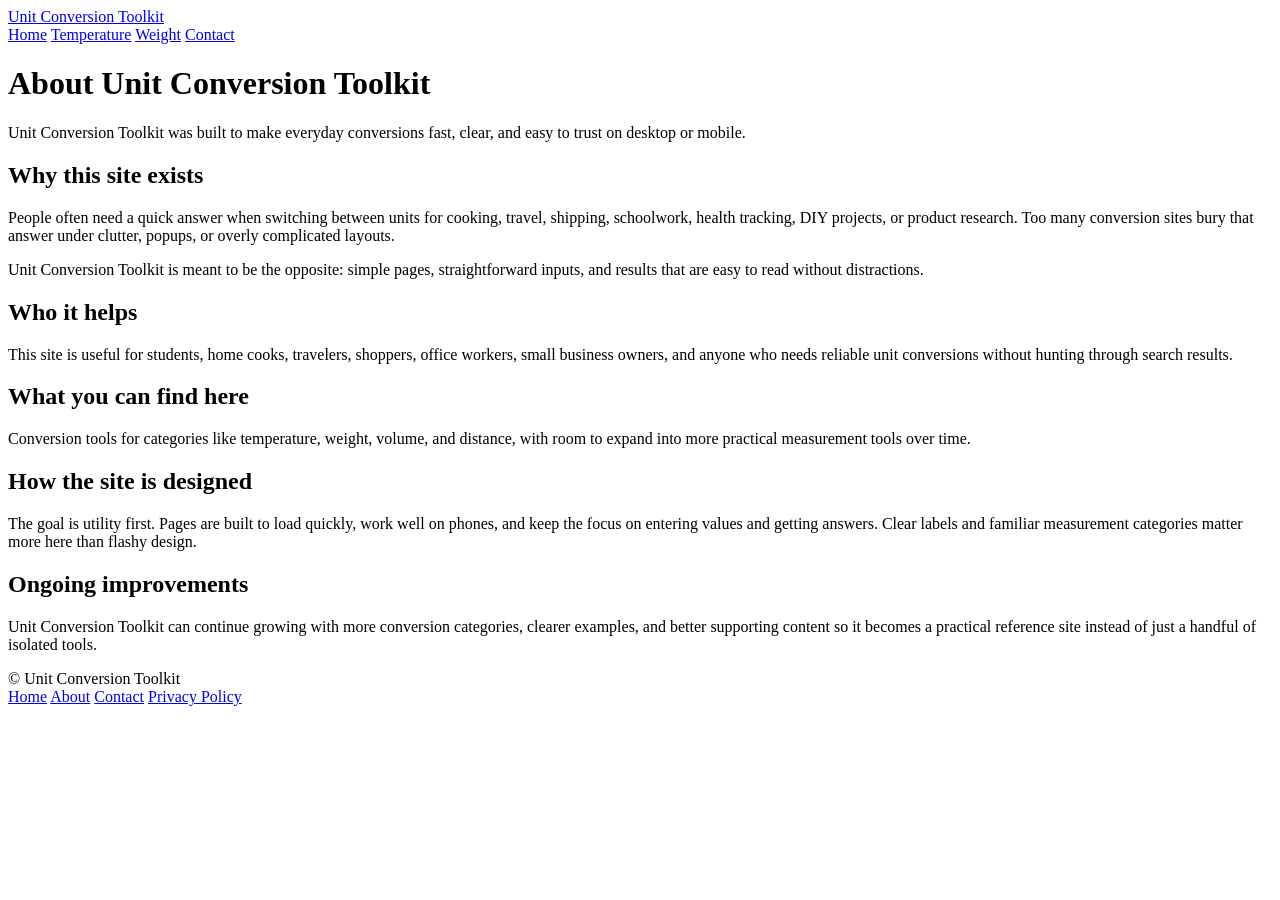
==== about.html @ 44d77a03 "Add Unit Conversion Toolkit v1" ====
<!DOCTYPE html>
<html lang="en">
<head>
  <meta charset="UTF-8" />
  <meta name="viewport" content="width=device-width, initial-scale=1.0" />
  <title>About | Unit Conversion Toolkit</title>
  <meta name="description" content="Learn about Unit Conversion Toolkit and the goal behind these free unit conversion tools." />
  <link rel="stylesheet" href="styles.css" />
</head>
<body>
  <header class="site-header">
    <div class="container">
      <div class="topbar">
        <a class="brand" href="index.html">Unit Conversion Toolkit</a>
        <nav class="nav">
          <a href="index.html">Home</a>
          <a href="temperature.html">Temperature</a>
          <a href="weight.html">Weight</a>
          <a href="contact.html">Contact</a>
        </nav>
      </div>
      <div class="hero">
        <h1>About Unit Conversion Toolkit</h1>
        <p>Unit Conversion Toolkit was built to make everyday conversions fast, clear, and easy to trust on desktop or mobile.</p>
      </div>
    </div>
  </header>

  <main>
    <div class="container">
      <section class="section">
        <div class="card">
          <h2>Why this site exists</h2>
          <p>People often need a quick answer when switching between units for cooking, travel, shipping, schoolwork, health tracking, DIY projects, or product research. Too many conversion sites bury that answer under clutter, popups, or overly complicated layouts.</p>
          <p>Unit Conversion Toolkit is meant to be the opposite: simple pages, straightforward inputs, and results that are easy to read without distractions.</p>
        </div>
      </section>

      <section class="section grid">
        <div class="card">
          <h2>Who it helps</h2>
          <p>This site is useful for students, home cooks, travelers, shoppers, office workers, small business owners, and anyone who needs reliable unit conversions without hunting through search results.</p>
        </div>
        <div class="card">
          <h2>What you can find here</h2>
          <p>Conversion tools for categories like temperature, weight, volume, and distance, with room to expand into more practical measurement tools over time.</p>
        </div>
      </section>

      <section class="section">
        <div class="card">
          <h2>How the site is designed</h2>
          <p>The goal is utility first. Pages are built to load quickly, work well on phones, and keep the focus on entering values and getting answers. Clear labels and familiar measurement categories matter more here than flashy design.</p>
        </div>
      </section>

      <section class="section">
        <div class="card">
          <h2>Ongoing improvements</h2>
          <p>Unit Conversion Toolkit can continue growing with more conversion categories, clearer examples, and better supporting content so it becomes a practical reference site instead of just a handful of isolated tools.</p>
        </div>
      </section>
    </div>
  </main>

  <footer class="site-footer">
    <div class="container">
      <div>© Unit Conversion Toolkit</div>
      <div class="footer-links">
        <a href="index.html">Home</a>
        <a href="about.html">About</a>
        <a href="contact.html">Contact</a>
        <a href="privacy.html">Privacy Policy</a>
      </div>
    </div>
  </footer>
</body>
</html>
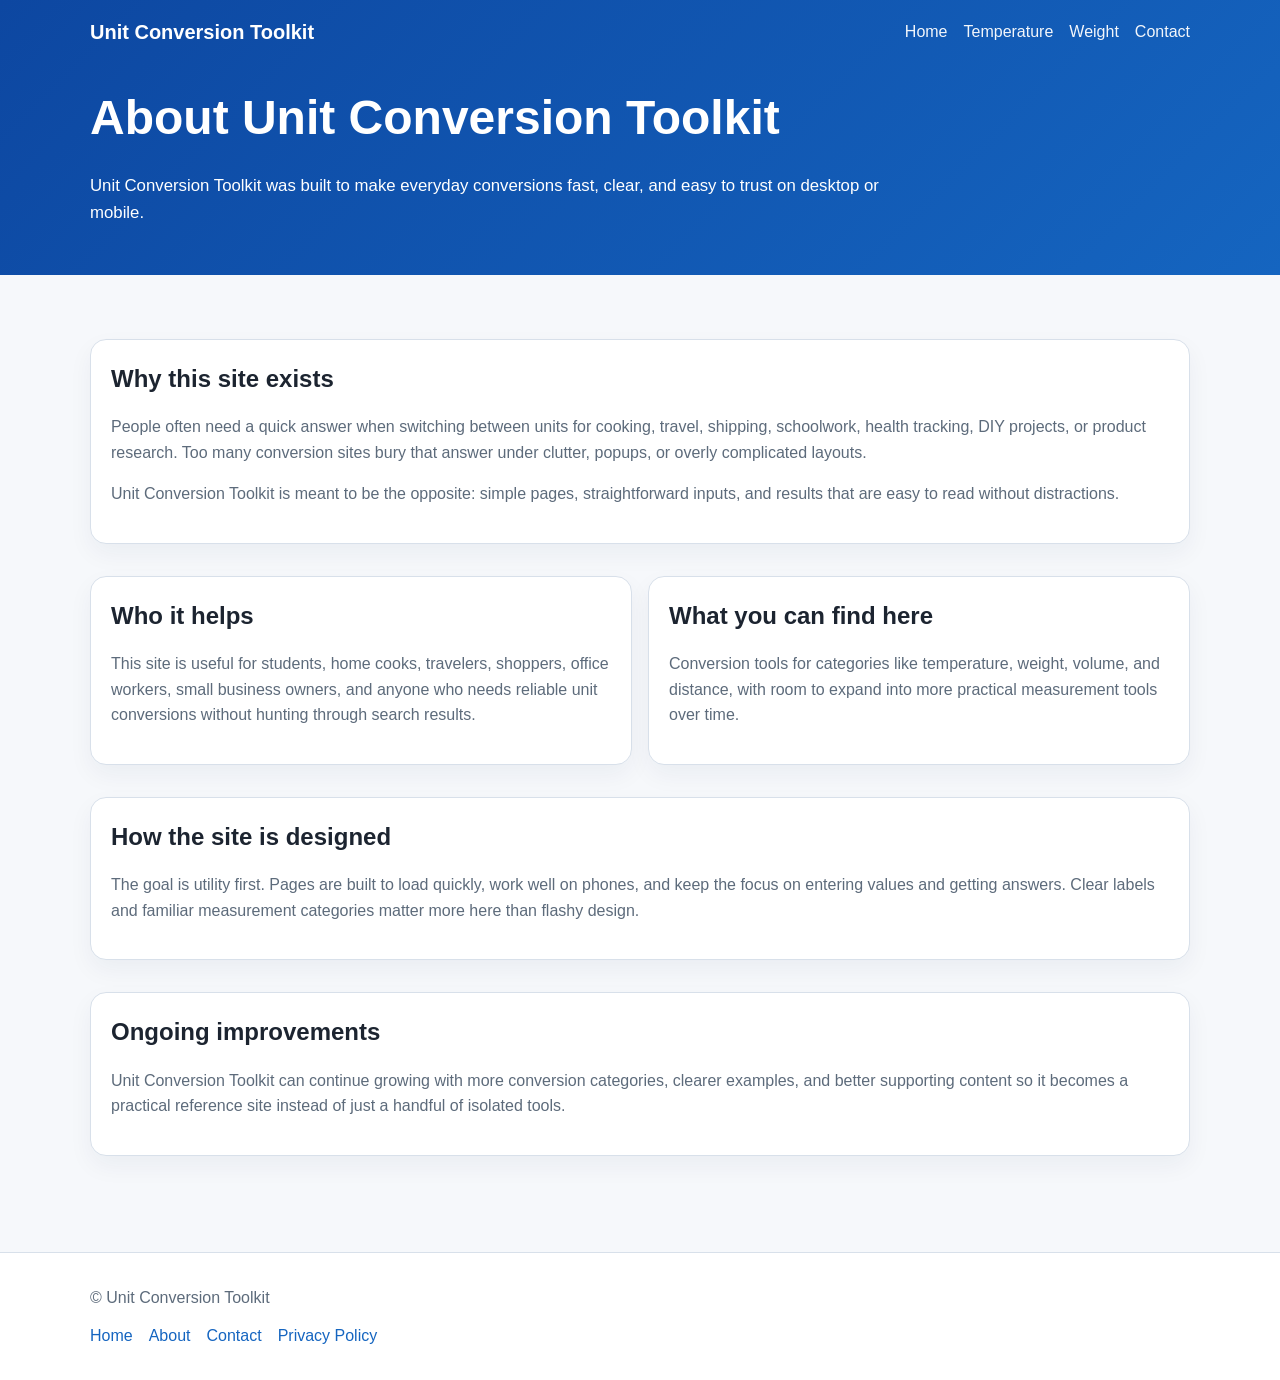
==== commit 61a27dc2: "Fix styling and converter behavior for v1" ====
--- a/about.html
+++ b/about.html
@@ -6,6 +6,7 @@
   <title>About | Unit Conversion Toolkit</title>
   <meta name="description" content="Learn about Unit Conversion Toolkit and the goal behind these free unit conversion tools." />
   <link rel="stylesheet" href="styles.css" />
+  <script src="scripts.js" defer></script>
 </head>
 <body>
   <header class="site-header">
--- a/styles.css
+++ b/styles.css
@@ -0,0 +1,218 @@
+:root {
+  --bg: #f6f8fb;
+  --surface: #ffffff;
+  --surface-2: #eef3f8;
+  --text: #1c2430;
+  --muted: #5d6b7b;
+  --primary: #1565c0;
+  --primary-dark: #0d47a1;
+  --border: #d8e0ea;
+  --success: #1b8a5a;
+}
+
+* { box-sizing: border-box; }
+html { scroll-behavior: smooth; }
+body {
+  margin: 0;
+  font-family: Arial, Helvetica, sans-serif;
+  background: var(--bg);
+  color: var(--text);
+  line-height: 1.6;
+}
+
+a { color: var(--primary); text-decoration: none; }
+a:hover { text-decoration: underline; }
+
+.container {
+  width: min(1100px, calc(100% - 2rem));
+  margin: 0 auto;
+}
+
+.site-header {
+  background: linear-gradient(135deg, var(--primary-dark), var(--primary));
+  color: white;
+  padding: 1rem 0 2rem;
+}
+
+.topbar {
+  display: flex;
+  justify-content: space-between;
+  align-items: center;
+  gap: 1rem;
+  flex-wrap: wrap;
+}
+
+.brand {
+  font-size: 1.25rem;
+  font-weight: 700;
+  color: white;
+}
+
+.nav {
+  display: flex;
+  gap: 1rem;
+  flex-wrap: wrap;
+}
+
+.nav a { color: white; opacity: 0.95; }
+
+.hero {
+  padding: 2rem 0 0;
+}
+
+.hero h1 { font-size: clamp(2rem, 4vw, 3rem); margin: 0 0 1rem; }
+.hero p { max-width: 800px; margin: 0 0 1rem; font-size: 1.05rem; }
+
+.hero-actions {
+  display: flex;
+  gap: 0.75rem;
+  flex-wrap: wrap;
+  margin-top: 1.5rem;
+}
+
+.button {
+  display: inline-block;
+  background: white;
+  color: var(--primary-dark);
+  border: 1px solid white;
+  padding: 0.8rem 1.1rem;
+  border-radius: 10px;
+  font-weight: 700;
+}
+
+.button.secondary {
+  background: transparent;
+  color: white;
+}
+
+main { padding: 2rem 0 4rem; }
+
+.grid {
+  display: grid;
+  grid-template-columns: repeat(auto-fit, minmax(240px, 1fr));
+  gap: 1rem;
+}
+
+.card {
+  background: var(--surface);
+  border: 1px solid var(--border);
+  border-radius: 16px;
+  padding: 1.25rem;
+  box-shadow: 0 10px 24px rgba(20, 40, 70, 0.05);
+}
+
+.card h3, .card h2 { margin-top: 0; }
+.card p { color: var(--muted); }
+
+.section { margin: 2rem 0; }
+.section h2 { margin-bottom: 0.75rem; }
+.lead { color: var(--muted); max-width: 850px; }
+
+.calculator-layout {
+  display: grid;
+  grid-template-columns: 1.15fr 0.85fr;
+  gap: 1.25rem;
+  align-items: start;
+}
+
+.input-grid {
+  display: grid;
+  grid-template-columns: repeat(auto-fit, minmax(220px, 1fr));
+  gap: 1rem;
+}
+
+label {
+  display: block;
+  font-weight: 700;
+  margin-bottom: 0.4rem;
+}
+
+input {
+  width: 100%;
+  padding: 0.85rem 0.9rem;
+  border-radius: 10px;
+  border: 1px solid var(--border);
+  font-size: 1rem;
+}
+
+.actions {
+  margin-top: 1rem;
+  display: flex;
+  gap: 0.75rem;
+  flex-wrap: wrap;
+}
+
+button {
+  background: var(--primary);
+  color: white;
+  border: none;
+  border-radius: 10px;
+  padding: 0.8rem 1rem;
+  font-weight: 700;
+  cursor: pointer;
+}
+
+button.secondary {
+  background: var(--surface-2);
+  color: var(--text);
+  border: 1px solid var(--border);
+}
+
+.result-box {
+  background: #f8fbff;
+  border: 1px solid #cfe1f7;
+  border-radius: 16px;
+  padding: 1.25rem;
+}
+
+.result-label {
+  color: var(--muted);
+  font-size: 0.95rem;
+}
+
+.result-value {
+  font-size: clamp(1.8rem, 4vw, 2.6rem);
+  font-weight: 700;
+  color: var(--primary-dark);
+  margin: 0.35rem 0 0.75rem;
+}
+
+.small-note, .muted { color: var(--muted); }
+
+ul.checklist li { margin-bottom: 0.55rem; }
+
+.site-footer {
+  border-top: 1px solid var(--border);
+  background: var(--surface);
+  padding: 2rem 0;
+  color: var(--muted);
+}
+
+.footer-links {
+  display: flex;
+  gap: 1rem;
+  flex-wrap: wrap;
+  margin-top: 0.75rem;
+}
+
+.table-like {
+  display: grid;
+  gap: 0.75rem;
+}
+
+.table-row {
+  padding: 0.85rem 1rem;
+  background: var(--surface-2);
+  border-radius: 10px;
+}
+
+.notice {
+  padding: 1rem;
+  border-left: 4px solid var(--primary);
+  background: #edf5ff;
+  border-radius: 10px;
+}
+
+@media (max-width: 820px) {
+  .calculator-layout { grid-template-columns: 1fr; }
+}
